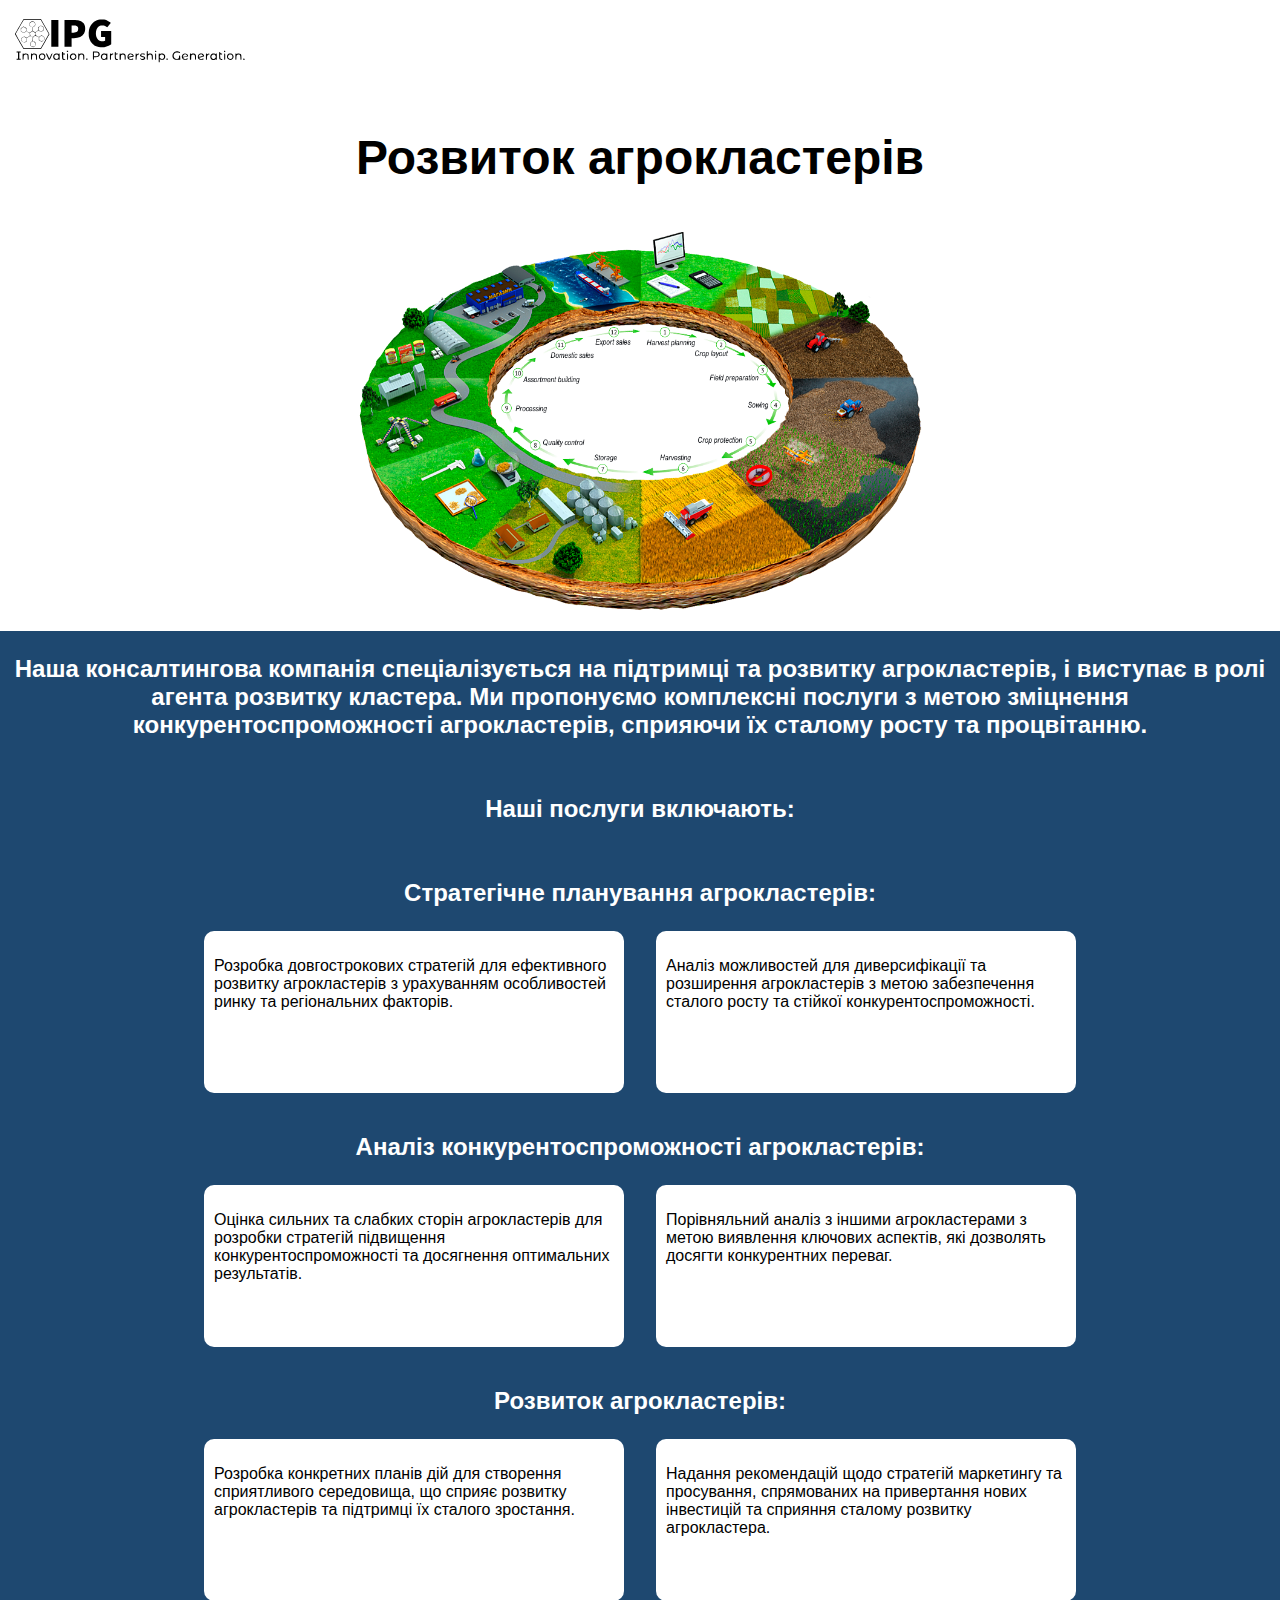
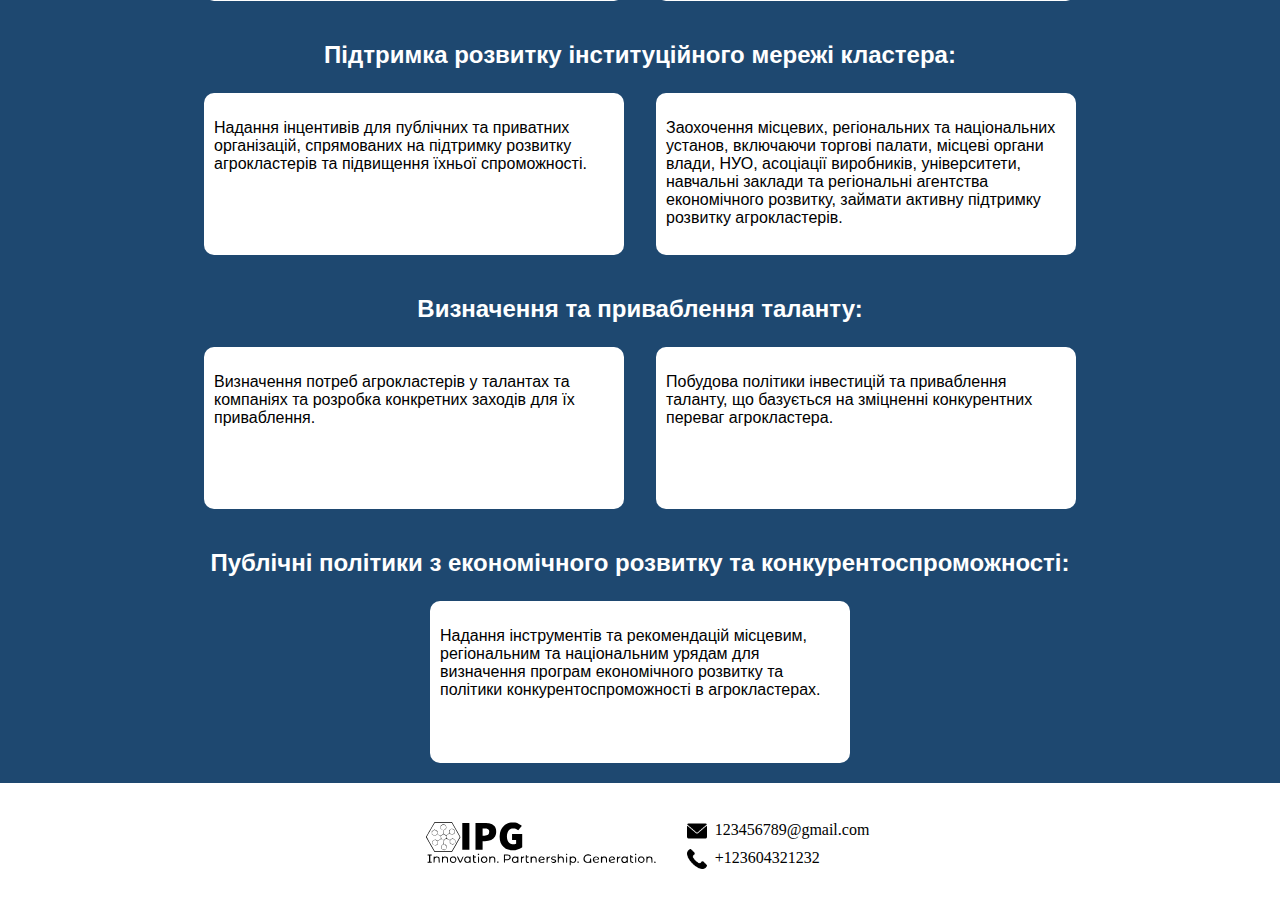
==== cluster/cluster.html @ ce16ac37 "11" ====
<!DOCTYPE html>
<html lang="en">

<head>
    <title>Cluster</title>
    <link rel="stylesheet" href="../styles.css">
    <link rel="stylesheet" href="../logist/logist.css">
    <meta charset="UTF-8">
    <meta name="viewport" content="width=device-width">
</head>
<body>
<div class="head w-100 d-flex a-center j-space-between">
    <a class="link1" href="../index.html"><img class="w-100 logo-svg" src="../images/logo-IPG-2.svg"></a>
</div>
<div class="container-advantages">
    <div class="box-name-logist">
        <h3 class="welcome1">Розвиток агрокластерів</h3>
        <img class="photo"
             src="../images/logistic/agricultural-cycle-agriculture-production-crop-rice-field-eb8331b5adf6708b86b2daa0c0af1705.png">
    </div>


    <div class="container-advantages1">
        <p class="advise">
            Наша консалтингова компанія спеціалізується на підтримці та розвитку агрокластерів, і виступає в ролі агента
            розвитку кластера. Ми пропонуємо комплексні послуги з метою зміцнення конкурентоспроможності агрокластерів,
            сприяючи їх сталому росту та процвітанню.
        </p>
        <p class="advise">Наші послуги включають:</p>
        <div class="container-box-advantages">
            <div class="box-advantage-cluster">
                <p class="advise">Стратегічне планування агрокластерів:</p>
                <div class="box-advantages">
                    <div class="box-advantages-of-fopip"><p>Розробка довгострокових стратегій для ефективного розвитку
                        агрокластерів з урахуванням особливостей ринку та регіональних факторів.</p></div>
                    <div class="box-advantages-of-fopip"><p>Аналіз можливостей для диверсифікації та розширення
                        агрокластерів з метою забезпечення сталого росту та стійкої конкурентоспроможності.</p></div>
                </div>
            </div>
            <div class="box-advantage-cluster">
                <p class="advise">Аналіз конкурентоспроможності агрокластерів:</p>
                <div class="box-advantages">
                    <div class="box-advantages-of-fopip"><p>Оцінка сильних та слабких сторін агрокластерів для розробки
                        стратегій підвищення конкурентоспроможності та досягнення оптимальних результатів.</p></div>
                    <div class="box-advantages-of-fopip"><p>Порівняльний аналіз з іншими агрокластерами з метою
                        виявлення ключових аспектів, які дозволять досягти конкурентних переваг.</p></div>
                </div>
            </div>
            <div class="box-advantage-cluster">
                <p class="advise">Розвиток агрокластерів:</p>
                <div class="box-advantages">
                    <div class="box-advantages-of-fopip"><p>Розробка конкретних планів дій для створення сприятливого
                        середовища, що сприяє розвитку агрокластерів та підтримці їх сталого зростання.</p></div>
                    <div class="box-advantages-of-fopip"><p>Надання рекомендацій щодо стратегій маркетингу та
                        просування, спрямованих на привертання нових інвестицій та сприяння сталому розвитку
                        агрокластера.</p></div>
                </div>
            </div>
            <div class="box-advantage-cluster">
                <p class="advise">Підтримка розвитку інституційного мережі кластера:</p>
                <div class="box-advantages">
                    <div class="box-advantages-of-fopip"><p>Надання інцентивів для публічних та приватних організацій,
                        спрямованих на підтримку розвитку агрокластерів та підвищення їхньої спроможності.</p></div>
                    <div class="box-advantages-of-fopip"><p>Заохочення місцевих, регіональних та національних установ,
                        включаючи торгові палати, місцеві органи влади, НУО, асоціації виробників, університети,
                        навчальні заклади та регіональні агентства економічного розвитку, займати активну підтримку
                        розвитку агрокластерів.</p></div>
                </div>
            </div>
            <div class="box-advantage-cluster">
                <p class="advise">Визначення та приваблення таланту:</p>
                <div class="box-advantages">
                    <div class="box-advantages-of-fopip"><p>Визначення потреб агрокластерів у талантах та компаніях та
                        розробка конкретних заходів для їх приваблення.</p></div>
                    <div class="box-advantages-of-fopip"><p>Побудова політики інвестицій та приваблення таланту, що
                        базується на зміцненні конкурентних переваг агрокластера.</p></div>
                </div>
            </div>
            <div class="box-advantage-cluster">
                <p class="advise">Публічні політики з економічного розвитку та конкурентоспроможності:</p>
                <div class="box-advantages">
                    <div class="box-advantages-of-fopip"><p>Надання інструментів та рекомендацій місцевим, регіональним
                        та національним урядам для визначення програм економічного розвитку та політики
                        конкурентоспроможності в агрокластерах.</p></div>
                </div>
            </div>
        </div>


    </div>
</div>
<div class="footer w-100 d-flex f-row f-wrap a-center j-center" id="contact">
    <div class="social-media">
        <img class="w-100 logo-svg" src="../images/logo-IPG-2.svg">
    </div>
    <div class="container-footer d-flex f-column">
        <div class="text">
            <img class="small-icon" src="../images/icons/envelope.png">
            <a class="link" href="mailto:">123456789@gmail.com</a>
        </div>
        <div class="text">
            <img class="small-icon" src="../images/icons/phone.png">
            <a class="link" href="tel:">+123604321232</a>
        </div>
    </div>
</div>
</body>
</html>
---- styles.css ----
.sidebar {
    height: 100%;
    width: 0;
    position: fixed;
    z-index: 100000;
    top: 0;
    right: 0;
    background-color: black;
    overflow-x: hidden;
    transition: 0.5s;
    padding-top: 60px;
}

.container-menu-link{
    display: flex;
    flex-direction: column;
    align-items: center;
}

.sidebar a {
    padding: 8px 8px 8px 32px;
    text-decoration: none;
    font-size: 15px;
    color: #FFFFFF;
    display: block;
    transition: 0.3s;
}

.sidebar a:hover {
    color: gray;
}

.sidebar .closebtn {
    position: absolute;
    top: 0;
    right: 25px;
    font-size: 36px;
    margin-left: 50px;
}

.openbtn {
    font-size: 20px;
    cursor: pointer;
    background-color: #111;
    color: white;
    padding: 10px 15px;
    border: none;
}

.openbtn:hover {
    background-color: #444;
}

#main {
    transition: margin-left .5s;
    padding: 16px;
}

a{
    text-decoration: none;
}

body{
    height: 100%;
    margin: 0;
}

.box-wrapper{
    overflow-x: hidden;
}

.head {
    background: #FFFFFF;
    position: sticky;
    top: -1px;
    z-index: 9999;
}

.logo-svg {
    max-width: 260px;
    height: 80px;
}

.menu {
    border: none;
    background: none;
    cursor: pointer;
}

.menu-2{
    width: 20px;
    height: 20px;
}

.menu-2:hover {
    filter: opacity(40%) ;
}

.box-container {
    background: linear-gradient(to right, rgb(0 0 0 / 92%), rgba(0, 0, 0, 0)),
    url('images/ipg-background.png') center;
    background-size: cover;
    background-repeat: no-repeat;
    max-width: 2560px;
    height: 720px;
    overflow: hidden;
    gap: 3rem;
}

.box-body {
    background: #FFFFFF;
    overflow: hidden;
}

.container-about-us {
    padding-top: 50px;
}

.box-about-us {
    width: 90%;
    gap: 1rem;
}

.img-about1 {
    border-radius: 100%;
    max-width: 450px;
}

.text-about {
    width: 50%;
    font-family: Founders Grotesk XCondensed, sans-serif;
    font-size: 1.5rem;
    line-height: 1;
    padding: 5px;
    text-align: center;
    border-right: 2px solid black;
    border-left: 2px solid black;
}

@media (max-width: 1066px) {
    .text-about {
        width: 80%;
    }
}

@media (max-width: 680px) {
    .text-about {
        width: 80%;
        font-size: 1rem;
    }
}

h3 {
    font-size: 2.25rem;
}

.work-with {
    text-align: center;
    background: #d9d9d9;
    padding: 10px;
    border-radius: 10px;
}

.text-work {
    font-size: 18px;
    width: 50%;
}

.imgabout2 {
    max-width: 450px;
    border-radius: 6px;
}

.container-img {
    padding: 10px;
}

@media (max-width: 789px) {
    .text-work {
        width: 80%;
    }
}

.footer {
    background: #FFFFFF;
    align-content: center;
    gap: 1rem;
    overflow: hidden;
    padding: 20px 0;
}

.container-footer {
    gap: 0.5rem;
}

.welcome {
    color: #fff;
    font-size: 4.0625rem;
    font-weight: 700;
    line-height: 1;
    opacity: 0;
    animation: slideInLeft 5s forwards;
}

@keyframes slideInLeft {
    to {
        opacity: 1;
    }
}

.ipg {
    color: black;
    font-size: 4.0625rem;
}

.welcome-container {
    margin-left: 20px;
    overflow: hidden;
    position: relative;
}

.arrow {
    display: inline-block;
    animation: bounce 1s infinite;
    filter: brightness(0) invert(1);
    cursor: pointer;
}

@keyframes bounce {
    0%, 100% {
        transform: translateY(0);
    }
    50% {
        transform: translateY(-10px);
    }
}


.welcome-container-1 {
    display: flex;
    flex-direction: row;
    align-items: center;
}

.innovation,
.partnership,
.generation {
    display: inline-block;
    opacity: 0;
    color: #fff;
    font-size: 4.0625rem;
    line-height: 1;
}

@keyframes slideFromLeft {
    0% {
        transform: translateX(-100%);
        opacity: 0;
    }
    100% {
        transform: translateX(0);
        opacity: 1;
    }
}

@keyframes slideFromBottom {
    0% {
        transform: translateY(100%);
        opacity: 0;
    }
    100% {
        transform: translateY(0);
        opacity: 1;
    }
}

@keyframes slideFromRight {
    0% {
        transform: translateX(100%);
        opacity: 0;
    }
    100% {
        transform: translateX(0);
        opacity: 1;
    }
}

.innovation {
    animation: slideFromLeft 1s ease-in-out forwards;
}

.partnership {
    animation: slideFromBottom 1s ease-in-out 1s forwards;
}

.generation {
    animation: slideFromRight 1s ease-in-out 2s forwards;
}

@media (max-width: 400px) {
    .innovation,
    .partnership,
    .generation {
        display: inline-block;
        opacity: 0;
        color: #fff;
        font-size: 3.0625rem;
        line-height: 1;
    }
}

.next {
    color: #FFFFFF;
    font-size: 14px;
}

.skills {
    background: #1e4870;
    background-size: cover;
    background-repeat: no-repeat;
    max-width: 2560px;
    /*height: 720px;*/
    overflow: hidden;
    /*gap: 3rem;*/
    margin-top: 50px;
    display: flex;
    align-items: center;
    flex-direction: column;
}

/*.slick-dots li.slick-active button:before {*/
/*    color: #fafafa;*/
/*    opacity: 0.75;*/
/*}*/

/*.slick-dots li button:before {*/
/*    position: absolute;*/
/*    top: 0;*/
/*    left: 0;*/
/*    content: "•";*/
/*    width: 20px;*/
/*    height: 20px;*/
/*    font-family: "slick";*/
/*    font-size: 12px;*/
/*    line-height: 20px;*/
/*    text-align: center;*/
/*    color: #fff;*/
/*    opacity: 0.25;*/
/*    -webkit-font-smoothing: antialiased;}*/

/*.slick-next {*/
/*    right: 800px;*/
/*}*/

.welcome1 {
    font-family: Founders Grotesk XCondensed, sans-serif;
    font-size: 3rem;
    font-weight: 700;
    margin-top: 50px;
    margin-bottom: 50px;
    line-height: 1;
}

.img-routes {
    max-width: 500px;
    height: 482px;
    transition: transform 0.3s;
}

.routes-container:hover .img-routes {
    transform: scale(1.03);
}

.routes {
    background: #FFFFFF;
    padding-top: 50px;
    padding-bottom: 50px;
}

.box{
    width: 320px;
    height: 400px;
    overflow: hidden;
}

.routes-container {
    width: 310px;
    /* border-left: 1px solid black; */
    /* border-right: 1px solid black; */
    padding: 10px;
    gap: 1rem;
    height: 90px;
    position: absolute;
    bottom: 20px;
    color: #FFFFFF;
}

.photo-way{
    filter: brightness(0.7);
    transition: transform 1s ease;
}

.photo-way:hover{
    transform: scale(1.1);
    transform-origin: center;
}

.routes-box {
    display: flex;
    flex-direction: row;
    flex-wrap: wrap;
    justify-content: center;
    gap: 1rem;
}

.router-text {
    font-family: Founders Grotesk XCondensed, sans-serif;
    font-size: 1rem;
    font-weight: 600;
    line-height: 1.1;
}

.open {
    width: 15%;
    cursor: pointer;
}

.link-route {
    text-decoration: none;
    color: black;
    position: relative;
}

.container-router-text {
    height: 40px;
}


/*@keyframes slideIn {*/
/*    0% {*/
/*        transform: scaleX(0);*/
/*    }*/
/*    100% {*/
/*        transform: scaleX(1);*/
/*    }*/
/*}*/

.container-link {
    gap: 1rem;
    padding: 30px;
}

.link-site {
    text-decoration: none;
    font-size: 1.25rem;
    color: #FFFFFF;
}

.link-site:hover {
    color: rgba(255, 255, 255, 0.48);
}

.closebutton {
    font-size: 2rem;
    margin-left: 10px;
    margin-top: 10px;
}

.link-foot {
    text-decoration: none;
    color: black;
    cursor: pointer;
}

.link-foot:hover {
    color: gray;
}

.d-flex {
    display: flex;
}

.a-center {
    align-items: center;
}

.a-f-start {
    align-items: flex-start;
}

.f-column {
    flex-direction: column;
}

.f-row {
    flex-direction: row;
}

.j-center {
    justify-content: center;
}

.j-space-between {
    justify-content: space-between;
}

.j-space-evenly {
    justify-content: space-evenly;
}

.f-wrap {
    flex-wrap: wrap;
}

.w-100 {
    width: 100%;
}

.carousel-container {
    display: flex;
    overflow: hidden;
    width: 100%;
    max-width: 600px;
    font-family: Founders Grotesk XCondensed, sans-serif;
}

.slide {
    /*padding: 20px;*/
    /*text-align: center;*/
    /*box-sizing: border-box;*/
    /*transition: transform 0.5s;*/
    /*flex-direction: column;*/
    /*color: #FFFFFF;*/
    /*height: 300px;*/
    width: 100%;
    height: 100%;
    padding-left: 20px;
}

.slide-img{

}

.slider .slick-arrow{
    position: absolute;
    right: 3000px;
}

.slick-prev{
    display: none;
}

.slick-next{
    display: none;
}

.title-slide{
    margin: 0;
    font-weight: 600;
    font-size: 1.5rem;
}

.name-skill{
    color: #FFFFFF;
    display: flex;
    flex-direction: column;
    text-align: center;
    width: 60%;
    font-size: 1.125rem;
    font-weight: 600;
}

.skill-text{
    max-width: 600px;
    width: 100%;
    background: #FFFFFF;
    display: flex;
    flex-direction: column;
    /*align-items: center;*/
    /*text-align: center;*/
    padding: 10px;
}

.skill-container{
    display: flex;
    flex-direction: row;
    flex-wrap: wrap;
    justify-content: center;
    gap: 1rem;
    padding: 30px;
    font-family: 'Open Sans',sans-serif;
    color: #111111;;
}

.correct{
    width: 40px;
    height: 40px;
    background: #1e4870;
    display: flex;
    align-items: center;
    justify-content: center;
    font-size: 25px;
    border-radius: 100px;
    color: #FFFFFF;
}

.container-text-skills{
    display: flex;
    align-items: center;
    flex-direction: row;
    flex-wrap: wrap;
    gap: 1rem;
}

.text{
    display: flex;
    flex-direction: row;
    gap: 0.5rem;
}

@media (max-width: 500px) {
    .title-slide {
        font-size: 1rem;
    }

    .text{
        font-size: 12px;
    }
}

.vision{
    background:linear-gradient(to right, rgb(0 0 0 / 92%), rgba(0, 0, 0, 0)),
    url('images/wepik-export-202311010829294Esu.png') center;
    background-size: cover;
    background-repeat: no-repeat;
    max-width: 2560px;
    width: 100%;
    color: #FFFFFF;
}

.vision-container{
    width: 60%;
    display: flex;
    align-items: center;
    flex-direction: column;
    padding: 30px;
    font-size: 1.5rem;
}

@media (max-width: 750px) {
    .vision-container {
        width: 80%;
        font-size: 1.2rem;
        text-align: center;
    }
}

.slick-track{
    display: flex;
}

.small-icon{
    width: 20px;
    height: 20px;
}

.link{
    color: black;
    cursor: pointer;
}
---- logist/logist.css ----
.container-advantages{
    display: flex;
    flex-direction: column;
    font-family: Founders Grotesk XCondensed, sans-serif;
}

.photo{
    max-width: 600px;
}

.box-name-logist{
    display: flex;
    flex-direction: column;
    align-items: center;
}

.box-advantages{
    width: 100%;
    display: flex;
    flex-direction: row;
    flex-wrap: wrap;
    align-items: center;
    justify-content: center;
    gap: 2rem;
}

.container-advantages1{
    background: #1e4870;
    width: 100%;
    display: flex;
    flex-direction: row;
    flex-wrap: wrap;
    align-items: center;
    justify-content: center;
    gap: 0.5rem;
    padding-bottom: 20px;
    margin-top: 20px;
}

.photo-logist-page{
    max-width: 500px;
    border-radius: 12px;
}

.top{
    text-align: justify;
    max-width: 400px;
    font-size: 1.25rem;
    color: #FFFFFF;
    font-weight: 600;
}

.container-box-advantages{
    overflow-x: hidden;
    width: 100%;
    display: flex;
    gap: 1rem;
    flex-direction: column;
}

@media (max-width: 931px) {
   .box-advantages1{
       flex-direction: column-reverse;
       align-content: center;
   }
}

@media (max-width: 603px){
    .box-name-logist{
        display: none;
    }
}

.advise{
    /*width: 80%;*/
    color: #FFFFFF;
    font-size: 1.5rem;
    text-align: center;
    font-weight: 900;
}

.link1{
    cursor: pointer;
}

.box-advantages2{
    width: 100%;
    display: flex;
    flex-direction: row;
    flex-wrap: wrap;
    align-items: center;
    justify-content: center;
    gap: 2rem;
}

.box-advantages-of-fopip{
    max-width: 400px;
    background: #FFFFFF;
    padding: 10px;
    min-height: 142px;
    border-radius: 10px;
}

.name-advantage{
    font-weight: 600;
}

@media (max-width: 400px){
    .top{
    font-size: 1rem;
        padding: 10px;
}
}

.box-advantage-cluster{
    display: flex;
    flex-direction: column;
    align-items: center;
}
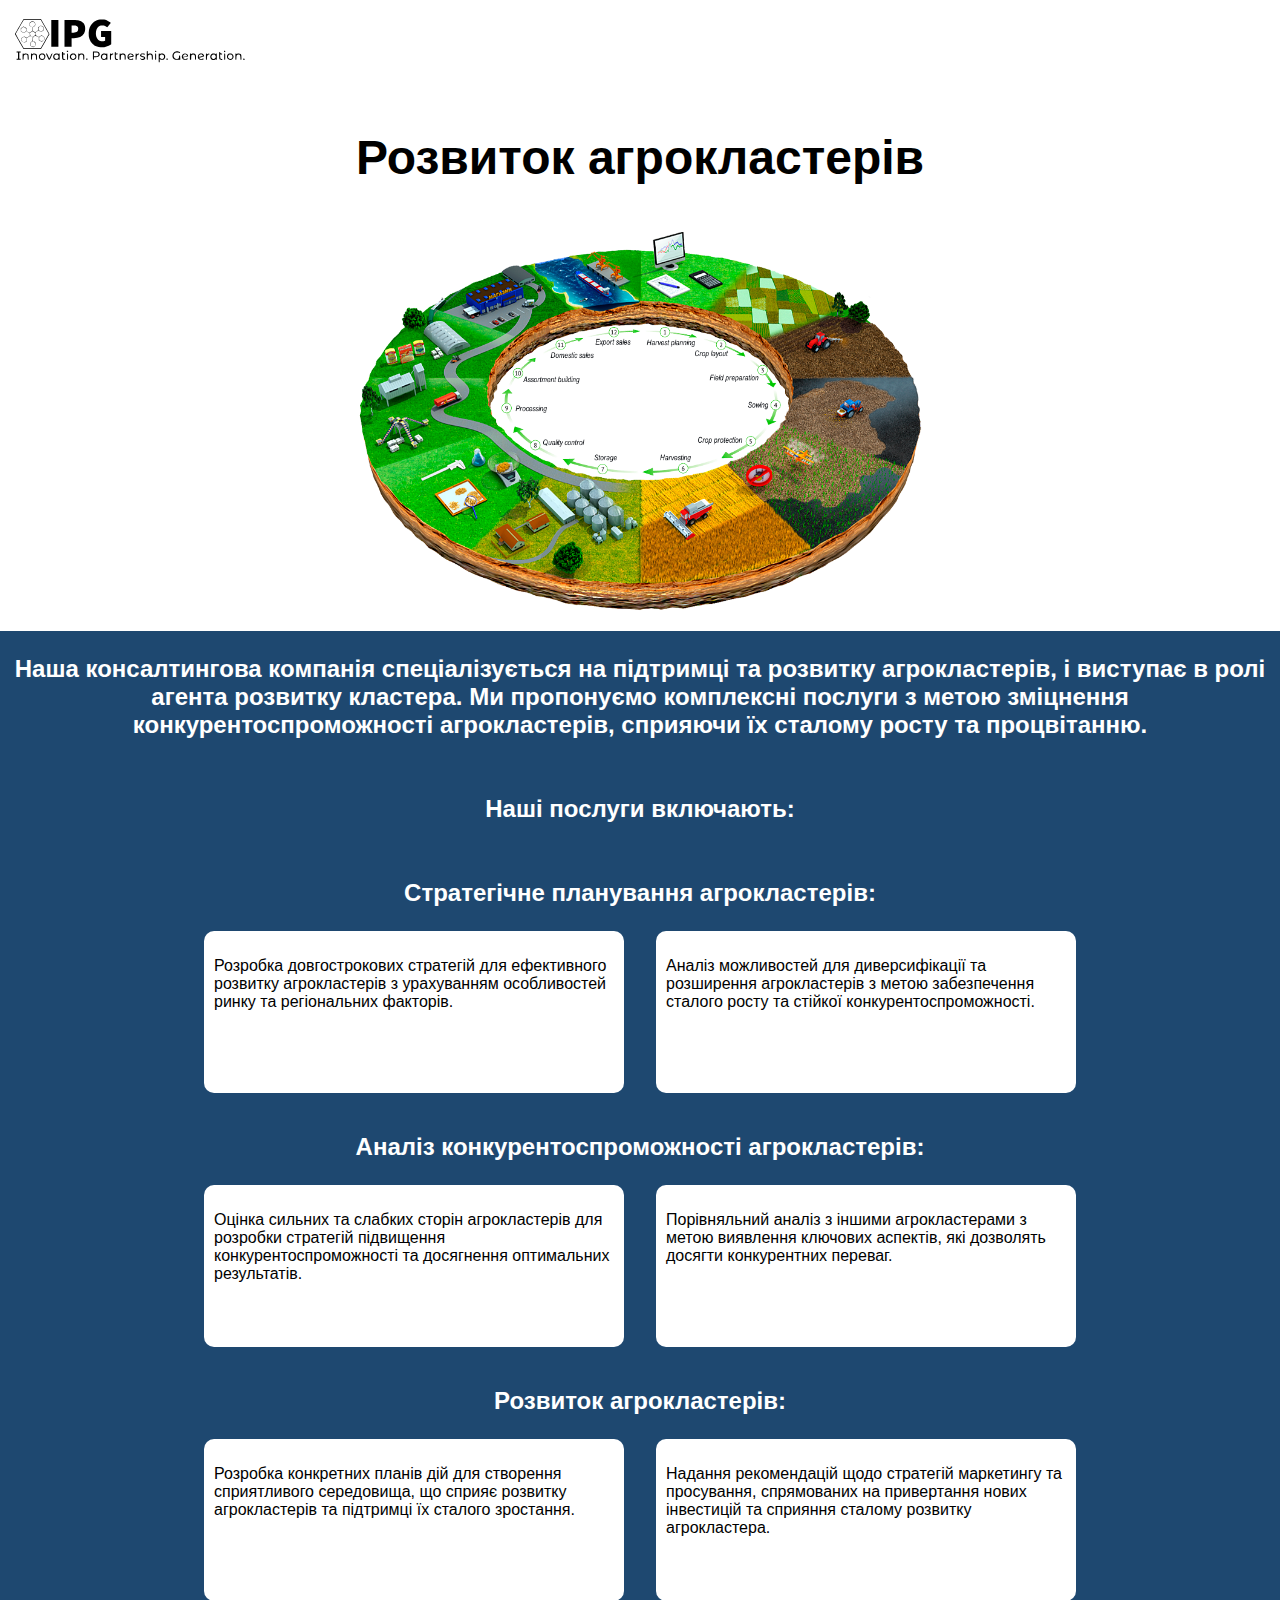
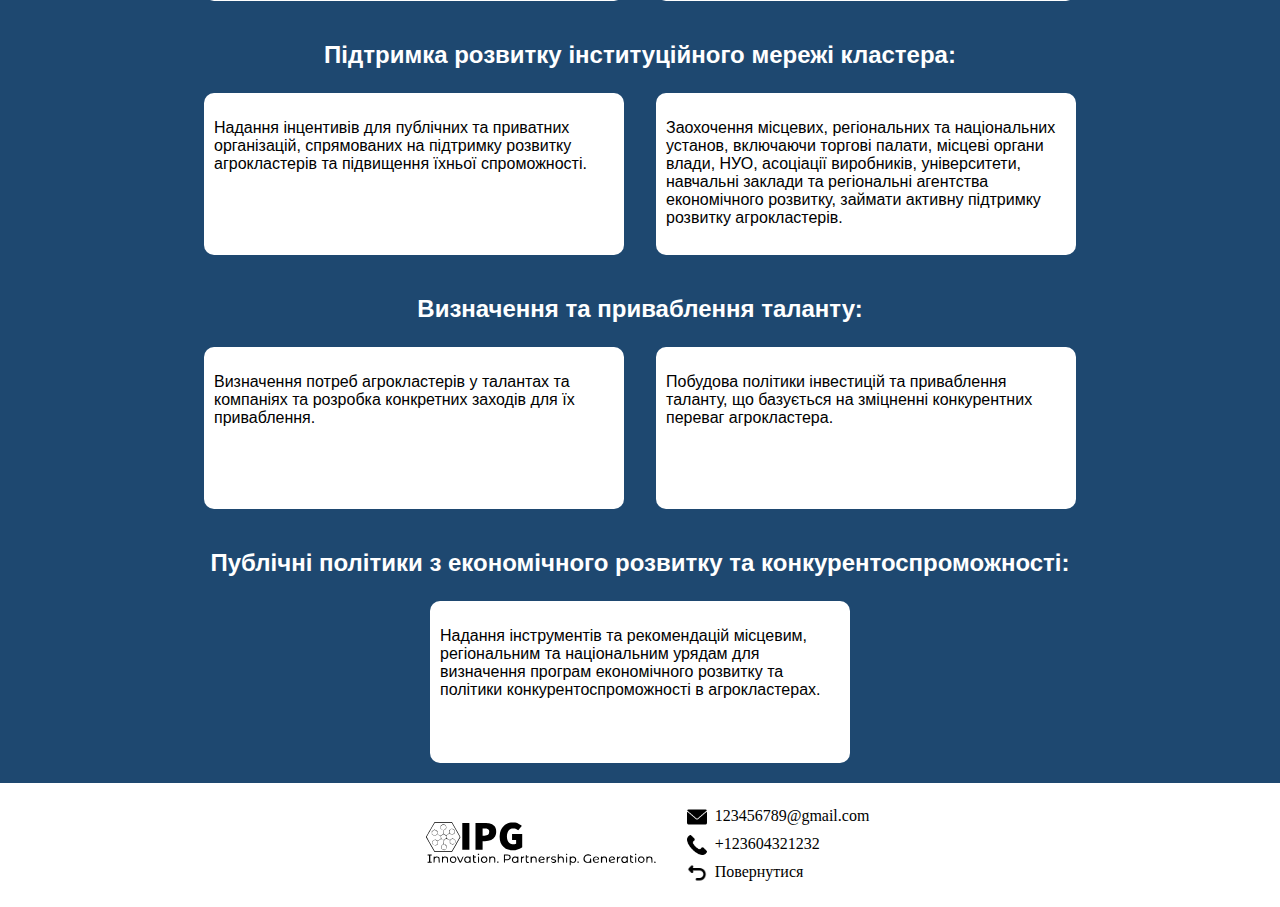
==== commit 4d30e5c5: "14" ====
--- a/cluster/cluster.html
+++ b/cluster/cluster.html
@@ -102,6 +102,10 @@
             <img class="small-icon" src="../images/icons/phone.png">
             <a class="link" href="tel:">+123604321232</a>
         </div>
+        <div class="text">
+            <img class="small-icon" src="../images/icons/rollback.png">
+            <a class="link" href="../index.html#router">Повернутися</a>
+        </div>
     </div>
 </div>
 </body>
--- a/logist/logist.css
+++ b/logist/logist.css
@@ -101,6 +101,14 @@
     border-radius: 10px;
 }
 
+.box-advantages-of-fopip1{
+    max-width: 400px;
+    background: #FFFFFF;
+    padding: 10px;
+    min-height: 101px;
+    border-radius: 10px;
+}
+
 .name-advantage{
     font-weight: 600;
 }
